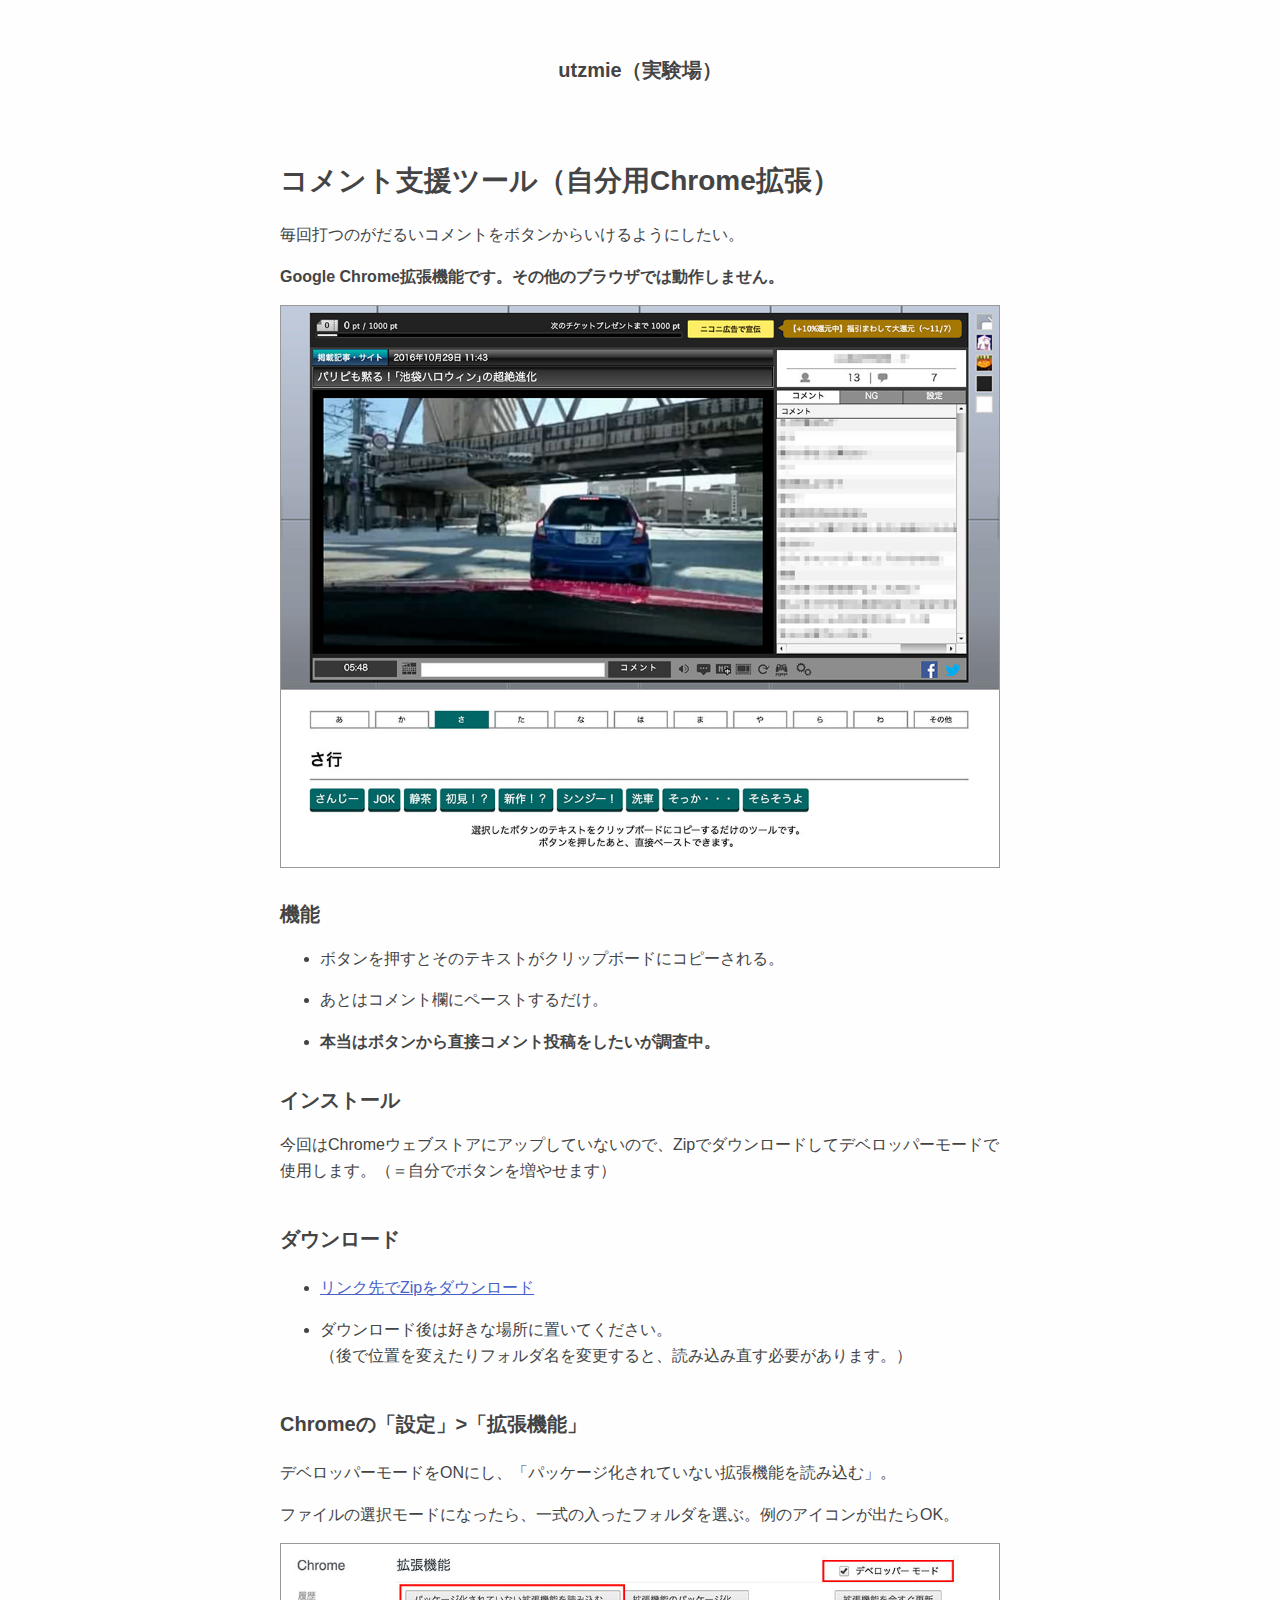
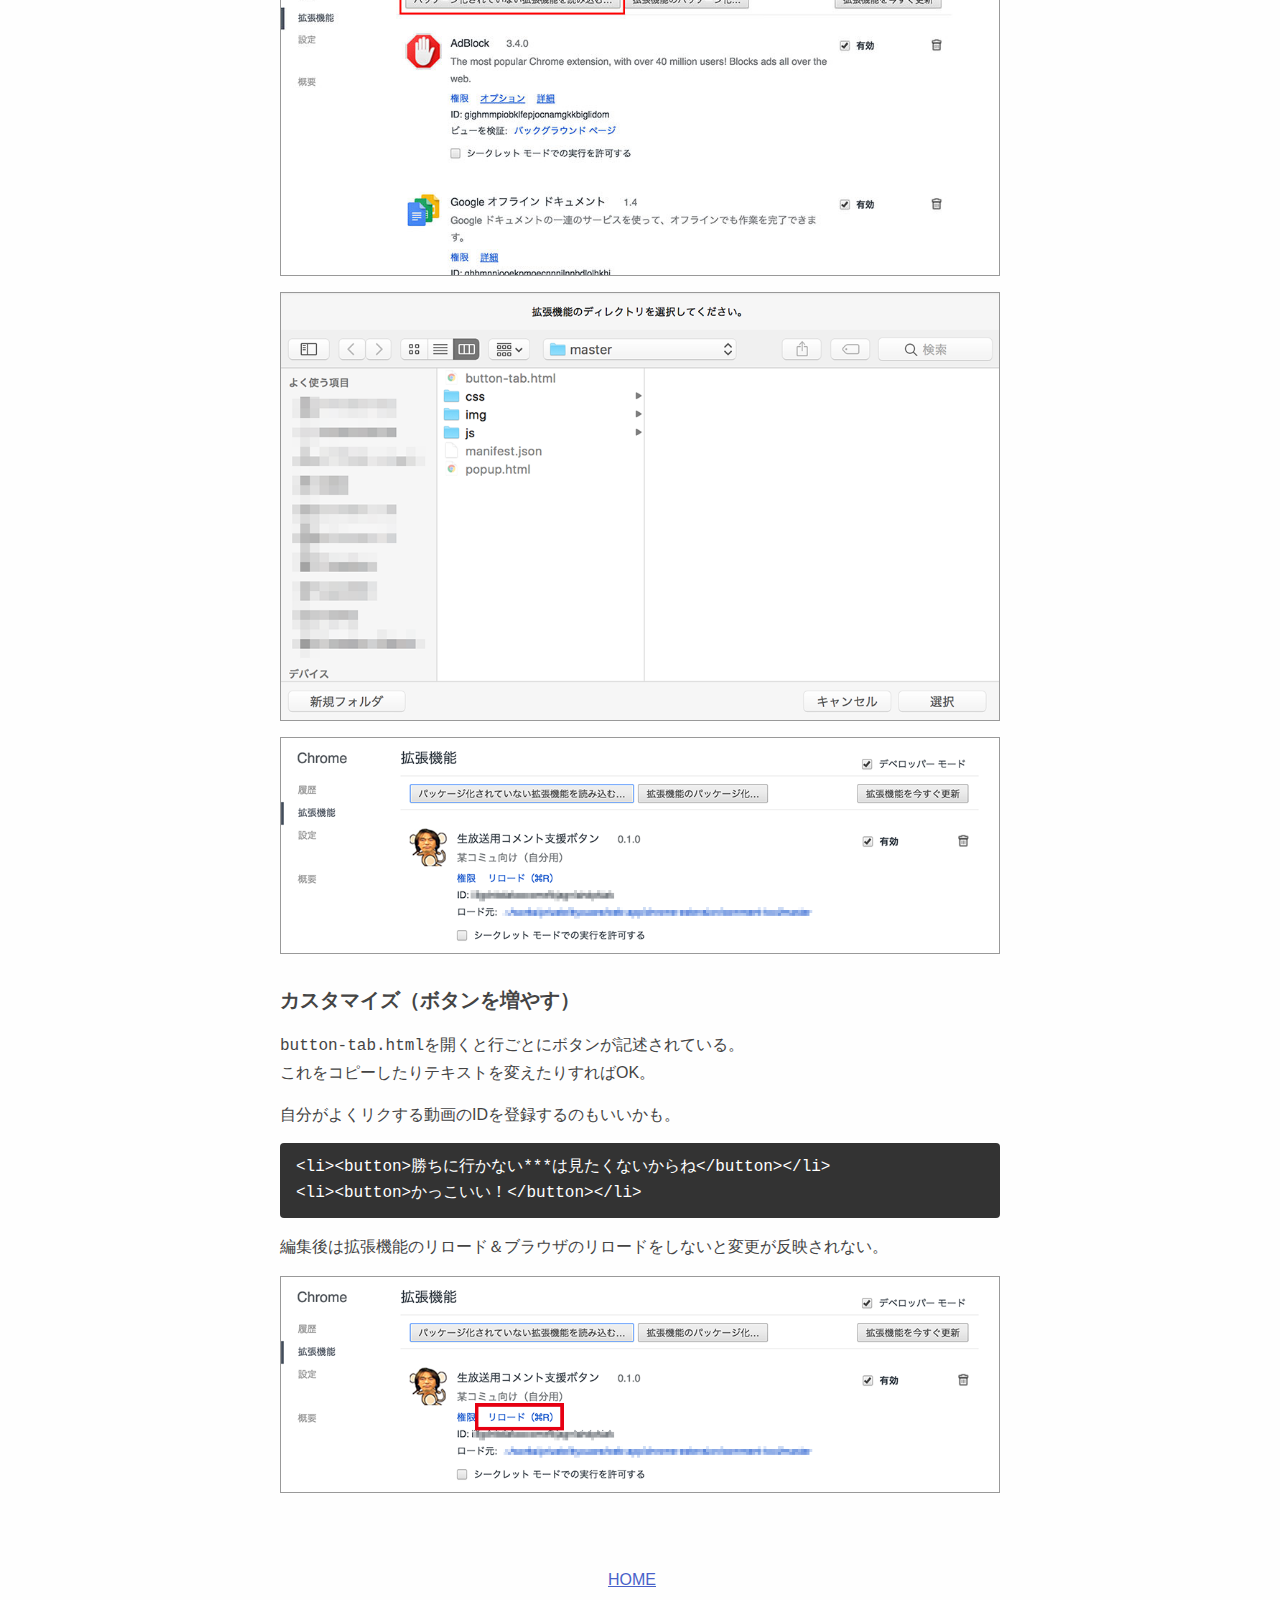
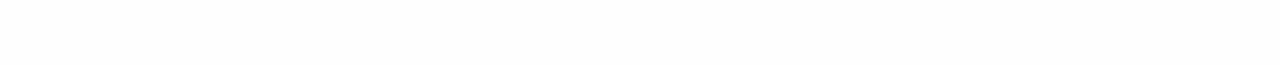
==== index.html @ c542baa2 "Add init (gh pages)" ====
<!DOCTYPE html>
<html lang="ja">
<head>
	<meta charset="UTF-8">
	<meta http-equiv="X-UA-Compatible" content="IE=edge">
	<meta name="viewport" content="width=device-width, initial-scale=1">
	<title>コメント支援ツール（自分用Chrome拡張）</title>
	<meta property="og:title" content="コメント支援ツール（自分用Chrome拡張）">
	<meta property="og:type" content="article">
	<meta property="og:image" content="https://utzmie.github.io/comment-tool/icon128.png">
	<meta property="og:url" content="https://utzmie.github.io/comment-tool/">
	<meta property="og:description" content="某コミュ向け。デベロッパーモードのみの公開。">
	<meta property="og:site_name" content="utzmie">
	<meta property="og:locale" content="ja_JP">
	<meta name="twitter:card" content="summary">
	<meta name="twitter:image" content="https://utzmie.github.io/comment-tool/icon128.png">
	<meta name="twitter:title" content="コメント支援ツール（自分用Chrome拡張）">
	<meta name="twitter:description" content="某コミュ向け。デベロッパーモードのみの公開。">
	<link rel="stylesheet" href="./style.css">
	<!-- Google Tag Manager -->
	<script>(function(w,d,s,l,i){w[l]=w[l]||[];w[l].push({'gtm.start':
	new Date().getTime(),event:'gtm.js'});var f=d.getElementsByTagName(s)[0],
	j=d.createElement(s),dl=l!='dataLayer'?'&l='+l:'';j.async=true;j.src=
	'https://www.googletagmanager.com/gtm.js?id='+i+dl;f.parentNode.insertBefore(j,f);
	})(window,document,'script','dataLayer','GTM-WKMH9W');</script>
	<!-- End Google Tag Manager -->
</head>
<body>
	<!-- Google Tag Manager (noscript) -->
	<noscript><iframe src="https://www.googletagmanager.com/ns.html?id=GTM-WKMH9W"
	height="0" width="0" style="display:none;visibility:hidden"></iframe></noscript>
	<!-- End Google Tag Manager (noscript) -->
	<div class="l-container">
		<header class="l-header">
			<p class="l-header__logo">utzmie（実験場）</p>
		</header>
		<main class="l-body">
			<article>
				<h1>コメント支援ツール（自分用Chrome拡張）</h1>

				<div id="contents">
					<p>毎回打つのがだるいコメントをボタンからいけるようにしたい。</p>
					<p><strong>Google Chrome拡張機能です。その他のブラウザでは動作しません。</strong></p>
					<p><img style="border: 1px solid #999;" src="screenshot.jpg" alt=""></p>

					<section>
						<h2>機能</h2>
						<ul>
							<li>ボタンを押すとそのテキストがクリップボードにコピーされる。</li>
							<li>あとはコメント欄にペーストするだけ。</li>
							<li><strong>本当はボタンから直接コメント投稿をしたいが調査中。</strong></li>
						</ul>
					</section>

					<section>
						<h2>インストール</h2>
						<p>今回はChromeウェブストアにアップしていないので、Zipでダウンロードしてデベロッパーモードで使用します。（＝自分でボタンを増やせます）</p>

						<h3>ダウンロード</h3>
						<ul>
							<li><a href="https://github.com/utzmie/comment-tool/releases" target="_blank">リンク先でZipをダウンロード</a></li>
							<li>ダウンロード後は好きな場所に置いてください。<br>
							（後で位置を変えたりフォルダ名を変更すると、読み込み直す必要があります。）</li>
						</ul>

						<h3>Chromeの「設定」&gt;「拡張機能」</h3>
						<p>デベロッパーモードをONにし、「パッケージ化されていない拡張機能を読み込む」。</p>
						<p>ファイルの選択モードになったら、一式の入ったフォルダを選ぶ。例のアイコンが出たらOK。</p>
						<p><img style="border: 1px solid #999;" src="screenshot2.jpg" alt=""></p>
						<p><img style="border: 1px solid #999;" src="screenshot3.png" alt=""></p>
						<p><img style="border: 1px solid #999;" src="screenshot4.png" alt=""></p>
					</section>

					<section>
						<h2>カスタマイズ（ボタンを増やす）</h2>
						<p><code>button-tab.html</code>を開くと行ごとにボタンが記述されている。<br>
						これをコピーしたりテキストを変えたりすればOK。</p>
						<p>自分がよくリクする動画のIDを登録するのもいいかも。</p>
<pre><code>&lt;li&gt;&lt;button&gt;勝ちに行かない***は見たくないからね&lt;/button&gt;&lt;/li&gt;
&lt;li&gt;&lt;button&gt;かっこいい！&lt;/button&gt;&lt;/li&gt;</code></pre>
						<p>編集後は拡張機能のリロード＆ブラウザのリロードをしないと変更が反映されない。</p>
						<p><img style="border: 1px solid #999;" src="screenshot5.png" alt=""></p>
					</section>



				</div><!-- #contents -->

			</article>
		</main>
		<footer role="contentinfo" class="l-footer">
			<div class="l-footer__author">
				<ul>
					<li><a href="/">HOME</a></li>
				</ul>
			</div>
		</footer>
	</div><!-- /container -->
</body>
</html>
---- style.css ----
/*! normalize.css v4.0.0 | MIT License | github.com/necolas/normalize.css */
/**
 * 1. Change the default font family in all browsers (opinionated).
 * 2. Prevent adjustments of font size after orientation changes in IE and iOS.
 */
html {
  font-family: sans-serif;
  /* 1 */
  -ms-text-size-adjust: 100%;
  /* 2 */
  -webkit-text-size-adjust: 100%;
  /* 2 */ }

/**
 * Remove the margin in all browsers (opinionated).
 */
body {
  margin: 0; }

/* HTML5 display definitions
   ========================================================================== */
/**
 * Add the correct display in IE 9-.
 * 1. Add the correct display in Edge, IE, and Firefox.
 * 2. Add the correct display in IE.
 */
article,
aside,
details,
figcaption,
figure,
footer,
header,
main,
menu,
nav,
section,
summary {
  /* 1 */
  display: block; }

/**
 * Add the correct display in IE 9-.
 */
audio,
canvas,
progress,
video {
  display: inline-block; }

/**
 * Add the correct display in iOS 4-7.
 */
audio:not([controls]) {
  display: none;
  height: 0; }

/**
 * Add the correct vertical alignment in Chrome, Firefox, and Opera.
 */
progress {
  vertical-align: baseline; }

/**
 * Add the correct display in IE 10-.
 * 1. Add the correct display in IE.
 */
template,
[hidden] {
  display: none; }

/* Links
   ========================================================================== */
/**
 * Remove the gray background on active links in IE 10.
 */
a {
  background-color: transparent; }

/**
 * Remove the outline on focused links when they are also active or hovered
 * in all browsers (opinionated).
 */
a:active,
a:hover {
  outline-width: 0; }

/* Text-level semantics
   ========================================================================== */
/**
 * 1. Remove the bottom border in Firefox 39-.
 * 2. Add the correct text decoration in Chrome, Edge, IE, Opera, and Safari.
 */
abbr[title] {
  border-bottom: none;
  /* 1 */
  text-decoration: underline;
  /* 2 */
  text-decoration: underline dotted;
  /* 2 */ }

/**
 * Prevent the duplicate application of `bolder` by the next rule in Safari 6.
 */
b,
strong {
  font-weight: inherit; }

/**
 * Add the correct font weight in Chrome, Edge, and Safari.
 */
b,
strong {
  font-weight: bolder; }

/**
 * Add the correct font style in Android 4.3-.
 */
dfn {
  font-style: italic; }

/**
 * Correct the font size and margin on `h1` elements within `section` and
 * `article` contexts in Chrome, Firefox, and Safari.
 */
h1 {
  font-size: 2em;
  margin: 0.67em 0; }

/**
 * Add the correct background and color in IE 9-.
 */
mark {
  background-color: #ff0;
  color: #000; }

/**
 * Add the correct font size in all browsers.
 */
small {
  font-size: 80%; }

/**
 * Prevent `sub` and `sup` elements from affecting the line height in
 * all browsers.
 */
sub,
sup {
  font-size: 75%;
  line-height: 0;
  position: relative;
  vertical-align: baseline; }

sub {
  bottom: -0.25em; }

sup {
  top: -0.5em; }

/* Embedded content
   ========================================================================== */
/**
 * Remove the border on images inside links in IE 10-.
 */
img {
  border-style: none; }

/**
 * Hide the overflow in IE.
 */
svg:not(:root) {
  overflow: hidden; }

/* Grouping content
   ========================================================================== */
/**
 * 1. Correct the inheritance and scaling of font size in all browsers.
 * 2. Correct the odd `em` font sizing in all browsers.
 */
code,
kbd,
pre,
samp {
  font-family: monospace, monospace;
  /* 1 */
  font-size: 1em;
  /* 2 */ }

/**
 * Add the correct margin in IE 8.
 */
figure {
  margin: 1em 40px; }

/**
 * 1. Add the correct box sizing in Firefox.
 * 2. Show the overflow in Edge and IE.
 */
hr {
  -moz-box-sizing: content-box;
  box-sizing: content-box;
  /* 1 */
  height: 0;
  /* 1 */
  overflow: visible;
  /* 2 */ }

/* Forms
   ========================================================================== */
/**
 * Change font properties to `inherit` in all browsers (opinionated).
 */
button,
input,
select,
textarea {
  font: inherit; }

/**
 * Restore the font weight unset by the previous rule.
 */
optgroup {
  font-weight: bold; }

/**
 * Show the overflow in IE.
 * 1. Show the overflow in Edge.
 * 2. Show the overflow in Edge, Firefox, and IE.
 */
button,
input,
select {
  /* 2 */
  overflow: visible; }

/**
 * Remove the margin in Safari.
 * 1. Remove the margin in Firefox and Safari.
 */
button,
input,
select,
textarea {
  /* 1 */
  margin: 0; }

/**
 * Remove the inheritence of text transform in Edge, Firefox, and IE.
 * 1. Remove the inheritence of text transform in Firefox.
 */
button,
select {
  /* 1 */
  text-transform: none; }

/**
 * Change the cursor in all browsers (opinionated).
 */
button,
[type="button"],
[type="reset"],
[type="submit"] {
  cursor: pointer; }

/**
 * Restore the default cursor to disabled elements unset by the previous rule.
 */
[disabled] {
  cursor: default; }

/**
 * 1. Prevent a WebKit bug where (2) destroys native `audio` and `video`
 *    controls in Android 4.
 * 2. Correct the inability to style clickable types in iOS.
 */
button,
html [type="button"],
[type="reset"],
[type="submit"] {
  -webkit-appearance: button;
  /* 2 */ }

/**
 * Remove the inner border and padding in Firefox.
 */
button::-moz-focus-inner,
input::-moz-focus-inner {
  border: 0;
  padding: 0; }

/**
 * Restore the focus styles unset by the previous rule.
 */
button:-moz-focusring,
input:-moz-focusring {
  outline: 1px dotted ButtonText; }

/**
 * Change the border, margin, and padding in all browsers (opinionated).
 */
fieldset {
  border: 1px solid #c0c0c0;
  margin: 0 2px;
  padding: 0.35em 0.625em 0.75em; }

/**
 * 1. Correct the text wrapping in Edge and IE.
 * 2. Correct the color inheritance from `fieldset` elements in IE.
 * 3. Remove the padding so developers are not caught out when they zero out
 *    `fieldset` elements in all browsers.
 */
legend {
  -moz-box-sizing: border-box;
  box-sizing: border-box;
  /* 1 */
  color: inherit;
  /* 2 */
  display: table;
  /* 1 */
  max-width: 100%;
  /* 1 */
  padding: 0;
  /* 3 */
  white-space: normal;
  /* 1 */ }

/**
 * Remove the default vertical scrollbar in IE.
 */
textarea {
  overflow: auto; }

/**
 * 1. Add the correct box sizing in IE 10-.
 * 2. Remove the padding in IE 10-.
 */
[type="checkbox"],
[type="radio"] {
  -moz-box-sizing: border-box;
  box-sizing: border-box;
  /* 1 */
  padding: 0;
  /* 2 */ }

/**
 * Correct the cursor style of increment and decrement buttons in Chrome.
 */
[type="number"]::-webkit-inner-spin-button,
[type="number"]::-webkit-outer-spin-button {
  height: auto; }

/**
 * Correct the odd appearance of search inputs in Chrome and Safari.
 */
[type="search"] {
  -webkit-appearance: textfield; }

/**
 * Remove the inner padding and cancel buttons in Chrome on OS X and
 * Safari on OS X.
 */
[type="search"]::-webkit-search-cancel-button,
[type="search"]::-webkit-search-decoration {
  -webkit-appearance: none; }

:root {
  -moz-box-sizing: border-box;
  box-sizing: border-box; }

*, *:before, *:after {
  -moz-box-sizing: inherit;
  box-sizing: inherit; }

html, body {
  margin: 0;
  padding: 0; }

html {
  font-size: 10px; }

body {
  background-color: #fefefe;
  color: #444444;
  font-family: -apple-system, BlinkMacSystemFont, Helvetica, "Hiragino Kaku Gothic ProN", Meiryo, sans-serif;
  font-size: 1.6rem;
  line-height: 1.6;
  -moz-osx-font-smoothing: grayscale;
  -webkit-font-smoothing: antialiased; }

/* address */
address {
  font-style: normal; }

/* Links
-------------------------------------------------- */
/* anchor */
a {
  color: #4962C9;
  text-decoration: underline; }
  a:hover {
    color: #221608;
    text-decoration: none; }
  a:focus {
    color: #221608; }
  a:active {
    color: #9E272D; }

/* Text
-------------------------------------------------- */
/* quotations */
blockquote {
  border-left: 4px solid #777777;
  padding-left: 2em; }

h1, h2, h3, h4, h5, h6 {
  font-weight: 700; }

/* Objects, Images, and Applets
-------------------------------------------------- */
/* img */
img {
  height: auto;
  max-width: 100%;
  vertical-align: bottom; }

pre {
  background-color: #333;
  border-radius: 4px;
  color: #fff;
  padding: .75em 1em;
}

/* map */
/* Frames
-------------------------------------------------- */
/* inline frame */
iframe {
  max-width: 100%; }

.l-header {
  position: relative;
  max-width: 45em;
  width: 94%;
  margin-left: auto;
  margin-right: auto;
  padding: 6rem 0; }
  .l-header__inner {
    display: -webkit-box;
    display: -webkit-flex;
    display: -moz-box;
    display: -ms-flexbox;
    display: flex; }
  .l-header__logo {
    text-align: center;
    margin: 0;
    padding: 0;
    line-height: 1;
    font-size: 2rem;
    font-weight: bold; }
    .l-header__logo a {
      color: #5e5e5e;
      text-decoration: none;
      -webkit-transition: color .15s linear;
      -moz-transition: color .15s linear;
      transition: color .15s linear; }
      .l-header__logo a:hover {
        color: #444444; }

.l-body {
  max-width: 45em;
  width: 94%;
  margin-left: auto;
  margin-right: auto; }
  .l-body::after {
    clear: both;
    content: "";
    display: block; }

.l-footer {
  max-width: 45em;
  width: 94%;
  margin-left: auto;
  margin-right: auto;
  padding-top: 2.618em;
  padding-bottom: 2.618em; }

.l-footer ul {
  display: -webkit-box;
  display: -webkit-flex;
  display: -moz-box;
  display: -ms-flexbox;
  display: flex;
  -webkit-box-orient: horizontal;
  -webkit-box-direction: normal;
  -webkit-flex-direction: row;
  -moz-box-orient: horizontal;
  -moz-box-direction: normal;
  -ms-flex-direction: row;
  flex-direction: row;
  justify-content: center;
  list-style: none;
  padding: 0; }
  .l-footer ul li {
    margin-right: 1em; }

.c-btn {
  position: relative;
  display: inline-block;
  max-width: 100%;
  font-size: 1.6rem;
  line-height: 1;
  cursor: pointer;
  text-decoration: none;
  text-align: center;
  background-color: #cc0000;
  color: #ffffff;
  border: 2px solid #cc0000;
  box-shadow: 0 4px 0 #660000;
  border-radius: 4px;
  padding-top: 0.75em;
  padding-bottom: 0.75em;
  padding-top: -webkit-calc(0.75em - 2px);
  padding-top: -moz-calc(0.75em - 2px);
  padding-top: calc(0.75em - 2px);
  padding-bottom: -webkit-calc(0.75em - 2px);
  padding-bottom: -moz-calc(0.75em - 2px);
  padding-bottom: calc(0.75em - 2px);
  padding-left: 1em;
  padding-right: 1em;
  font-weight: normal;
  -webkit-transition: border-color .15s linear, background-color .15s linear, color .15s linear;
  -moz-transition: border-color .15s linear, background-color .15s linear, color .15s linear;
  transition: border-color .15s linear, background-color .15s linear, color .15s linear; }
  .c-btn:active {
    text-decoration: none;
    top: 4px;
    box-shadow: none; }
  .c-btn:focus, .c-btn:hover {
    border-color: #990000;
    background-color: #990000;
    color: #FFFFFF;
    outline: 0; }
  .c-btn--block {
    display: block;
    width: 100%; }
  .c-btn--primary {
    border-color: #4B3012;
    background-color: #4B3012;
    color: #FFFFFF; }
    .c-btn--primary:focus, .c-btn--primary:hover {
      border-color: #4B3012;
      background-color: #FFFFFF;
      color: #4B3012; }
  .c-btn--secondary {
    border-color: #4962C9;
    background-color: #4962C9;
    color: #FFFFFF; }
    .c-btn--secondary:focus, .c-btn--secondary:hover {
      border-color: #4962C9;
      background-color: #FFFFFF;
      color: #4962C9; }
  .c-btn[disabled="disabled"] {
    opacity: .5; }

.c-pagination {
  margin: 2.618em 0; }
  .c-pagination-list {
    list-style: none;
    padding: 0;
    display: -webkit-box;
    display: -webkit-flex;
    display: -moz-box;
    display: -ms-flexbox;
    display: flex;
    -webkit-box-orient: vertical;
    -webkit-box-direction: normal;
    -webkit-flex-direction: column;
    -moz-box-orient: vertical;
    -moz-box-direction: normal;
    -ms-flex-direction: column;
    flex-direction: column;
    -webkit-flex-wrap: nowrap;
    -ms-flex-wrap: nowrap;
    flex-wrap: nowrap;
    -webkit-box-pack: start;
    -webkit-justify-content: flex-start;
    -moz-box-pack: start;
    -ms-flex-pack: start;
    justify-content: flex-start; }
    @media (min-width: 640px) {
      .c-pagination-list {
        -webkit-box-orient: horizontal;
        -webkit-box-direction: normal;
        -webkit-flex-direction: row;
        -moz-box-orient: horizontal;
        -moz-box-direction: normal;
        -ms-flex-direction: row;
        flex-direction: row; } }
  .c-pagination-list__item {
    margin-bottom: 1.618em; }
    @media (min-width: 640px) {
      .c-pagination-list__item {
        max-width: 46%; } }
    .c-pagination-list__item > span {
      display: block; }
    @media (min-width: 640px) {
      .c-pagination-list__item--next {
        margin-left: auto; } }

h1 {
  font-size: 2.8rem; }

h2 {
  font-size: 2rem;
  margin-top: 1.5em;
  margin-bottom: 0.5em; }

h3 {
  font-size: 2rem;
  margin-top: 2em; }

h4 {
  font-size: 1.75rem; }

h5 {
  font-size: 1.6rem; }

h6 {
  font-size: 1.6rem; }

li {
  margin-bottom: 1em; }
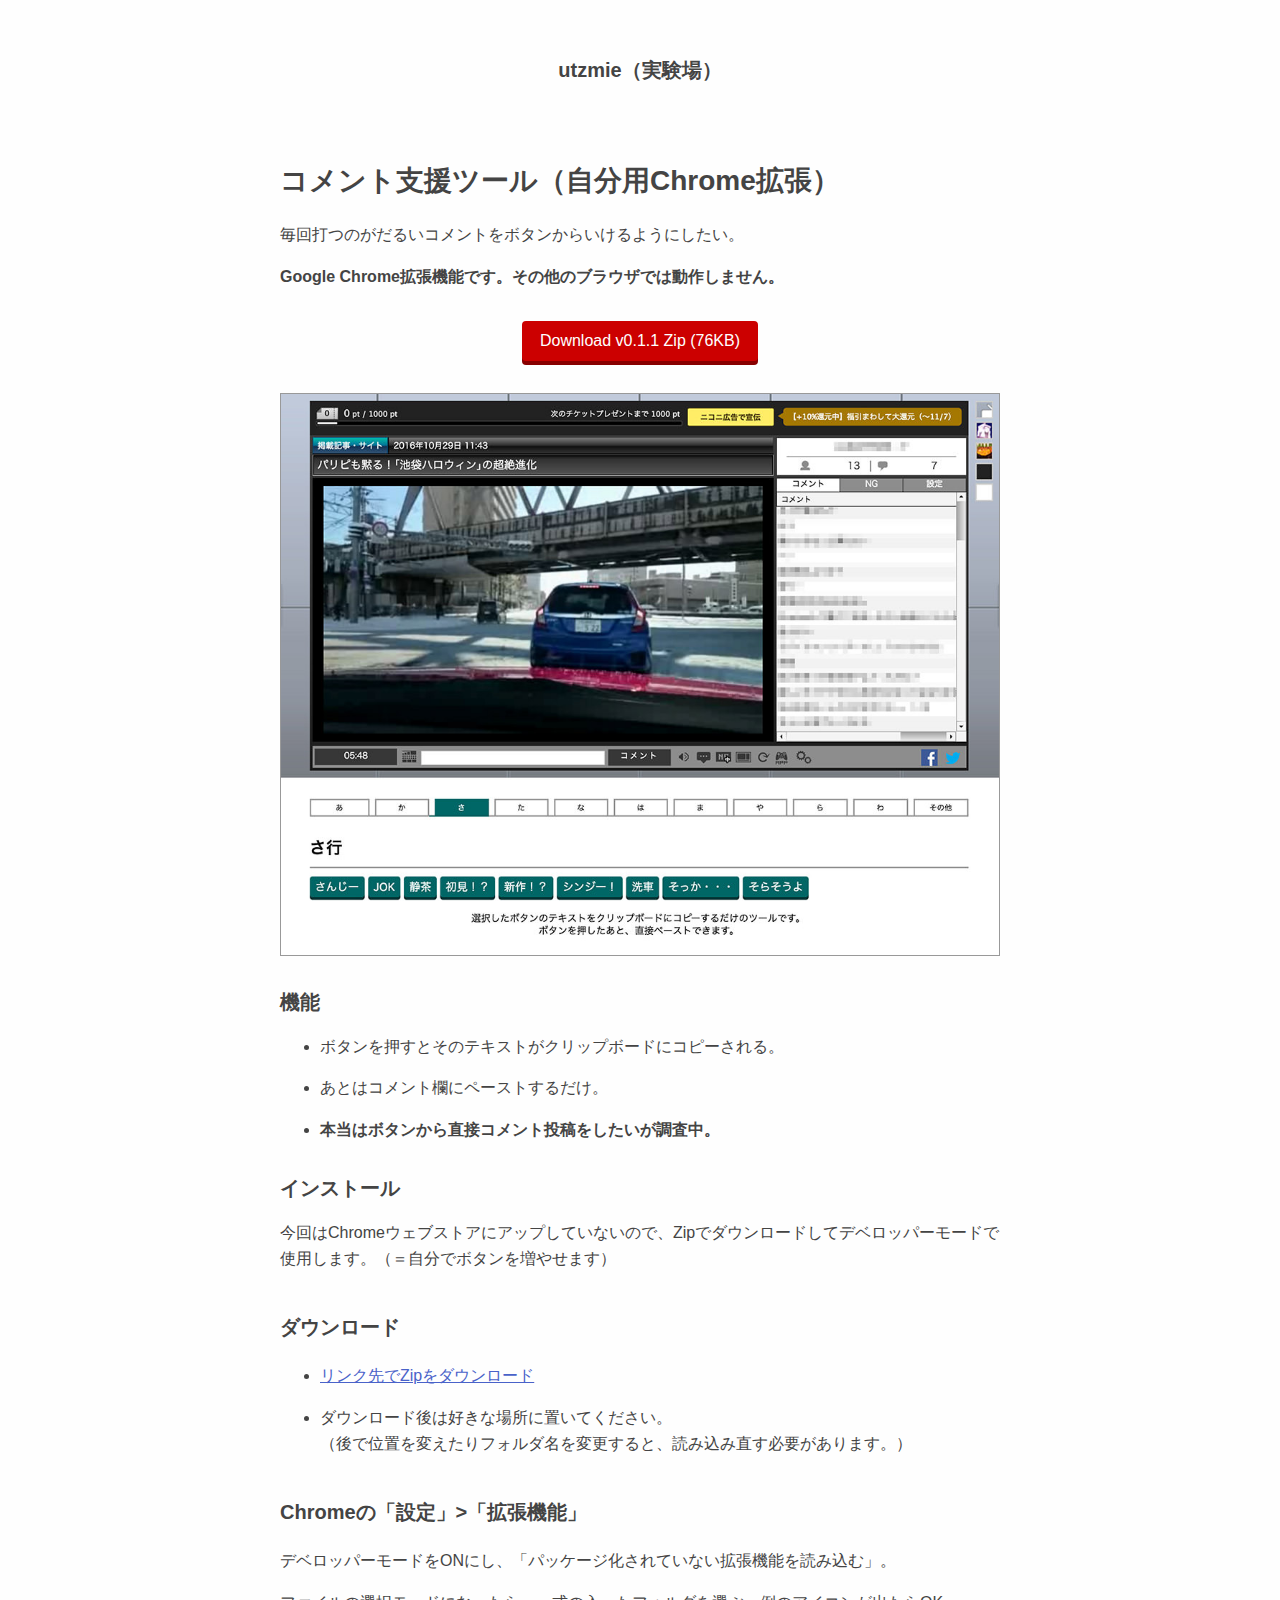
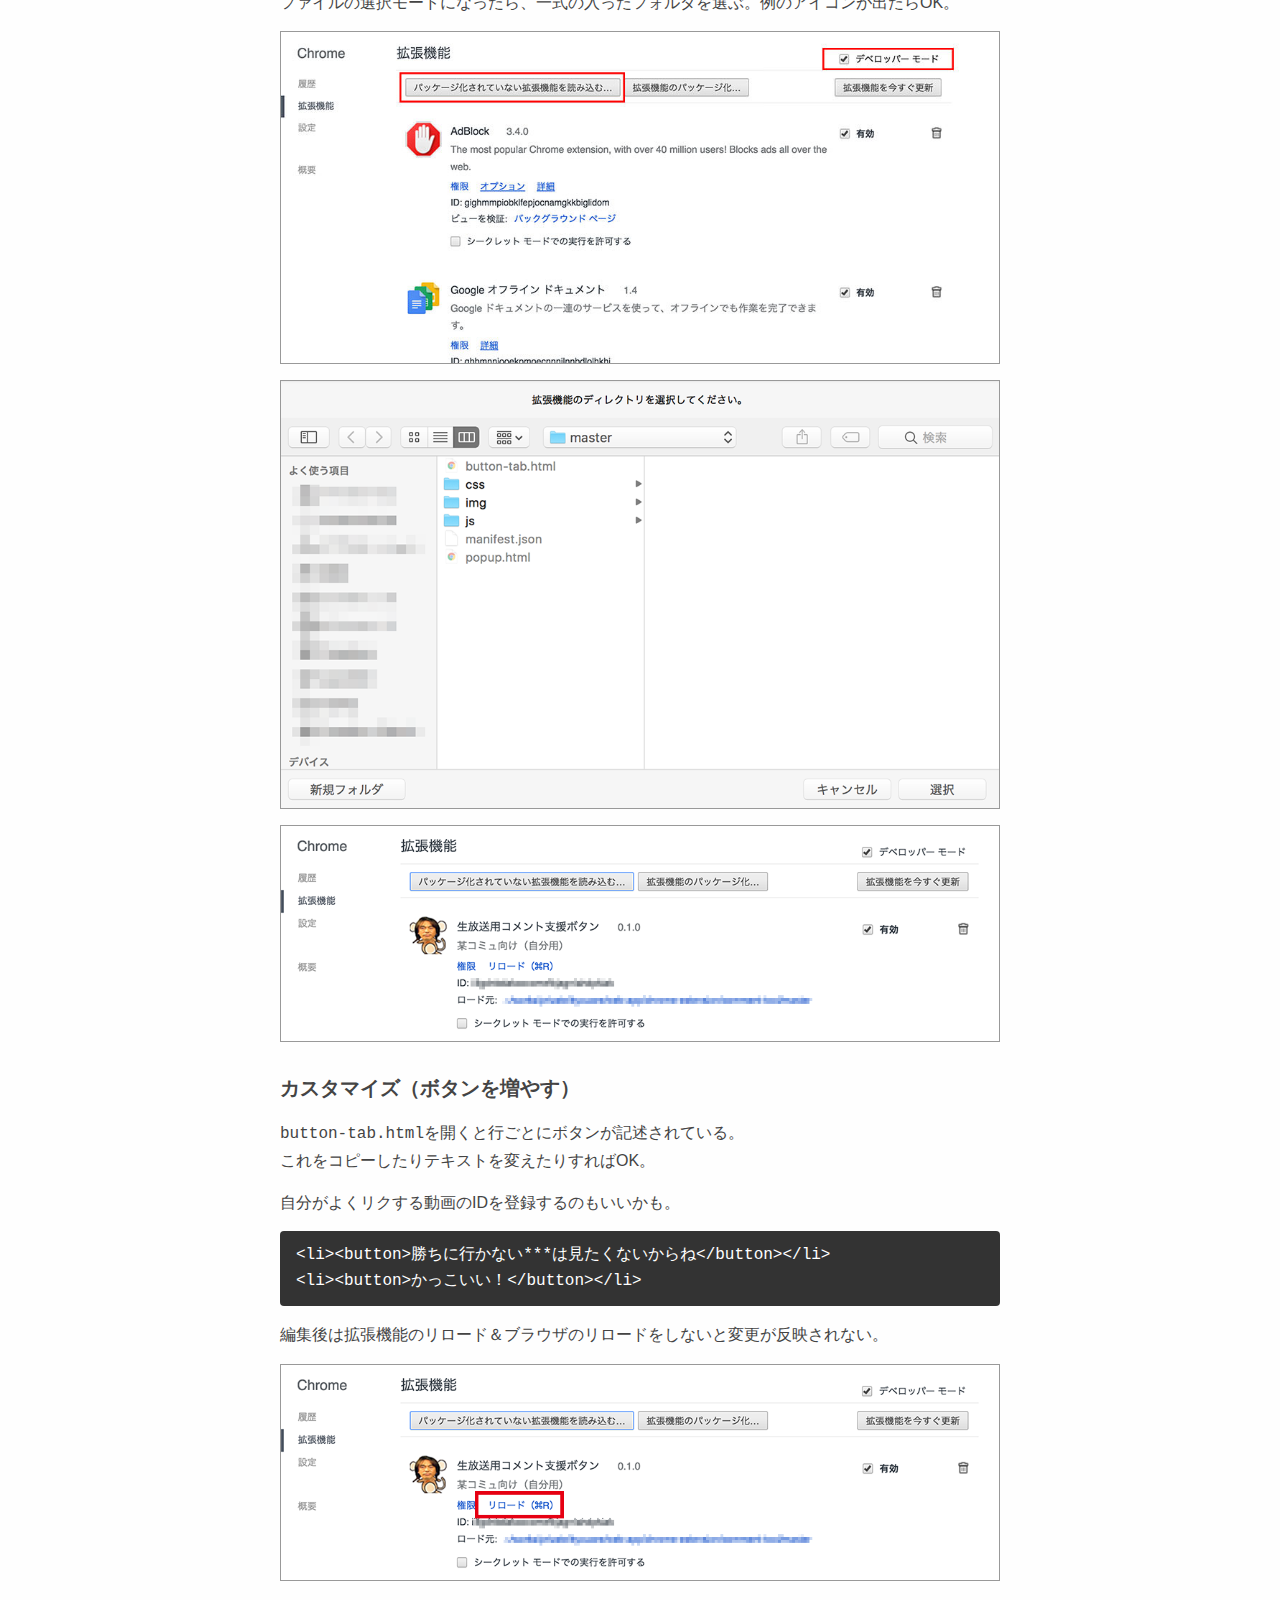
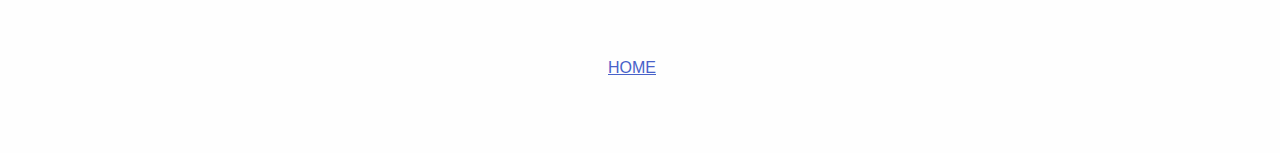
==== commit c6525bb9: "Add download button" ====
--- a/index.html
+++ b/index.html
@@ -41,6 +41,7 @@
 				<div id="contents">
 					<p>毎回打つのがだるいコメントをボタンからいけるようにしたい。</p>
 					<p><strong>Google Chrome拡張機能です。その他のブラウザでは動作しません。</strong></p>
+					<p style="text-align: center; margin: 2em 0;"><a class="c-btn" href="//github.com/utzmie/comment-tool/archive/v0.1.1.zip">Download v0.1.1 Zip (76KB)</a></p>
 					<p><img style="border: 1px solid #999;" src="screenshot.jpg" alt=""></p>
 
 					<section>
--- a/style.css
+++ b/style.css
@@ -515,7 +515,7 @@
   background-color: #cc0000;
   color: #ffffff;
   border: 2px solid #cc0000;
-  box-shadow: 0 4px 0 #660000;
+  box-shadow: 0 4px 0 #880000;
   border-radius: 4px;
   padding-top: 0.75em;
   padding-bottom: 0.75em;
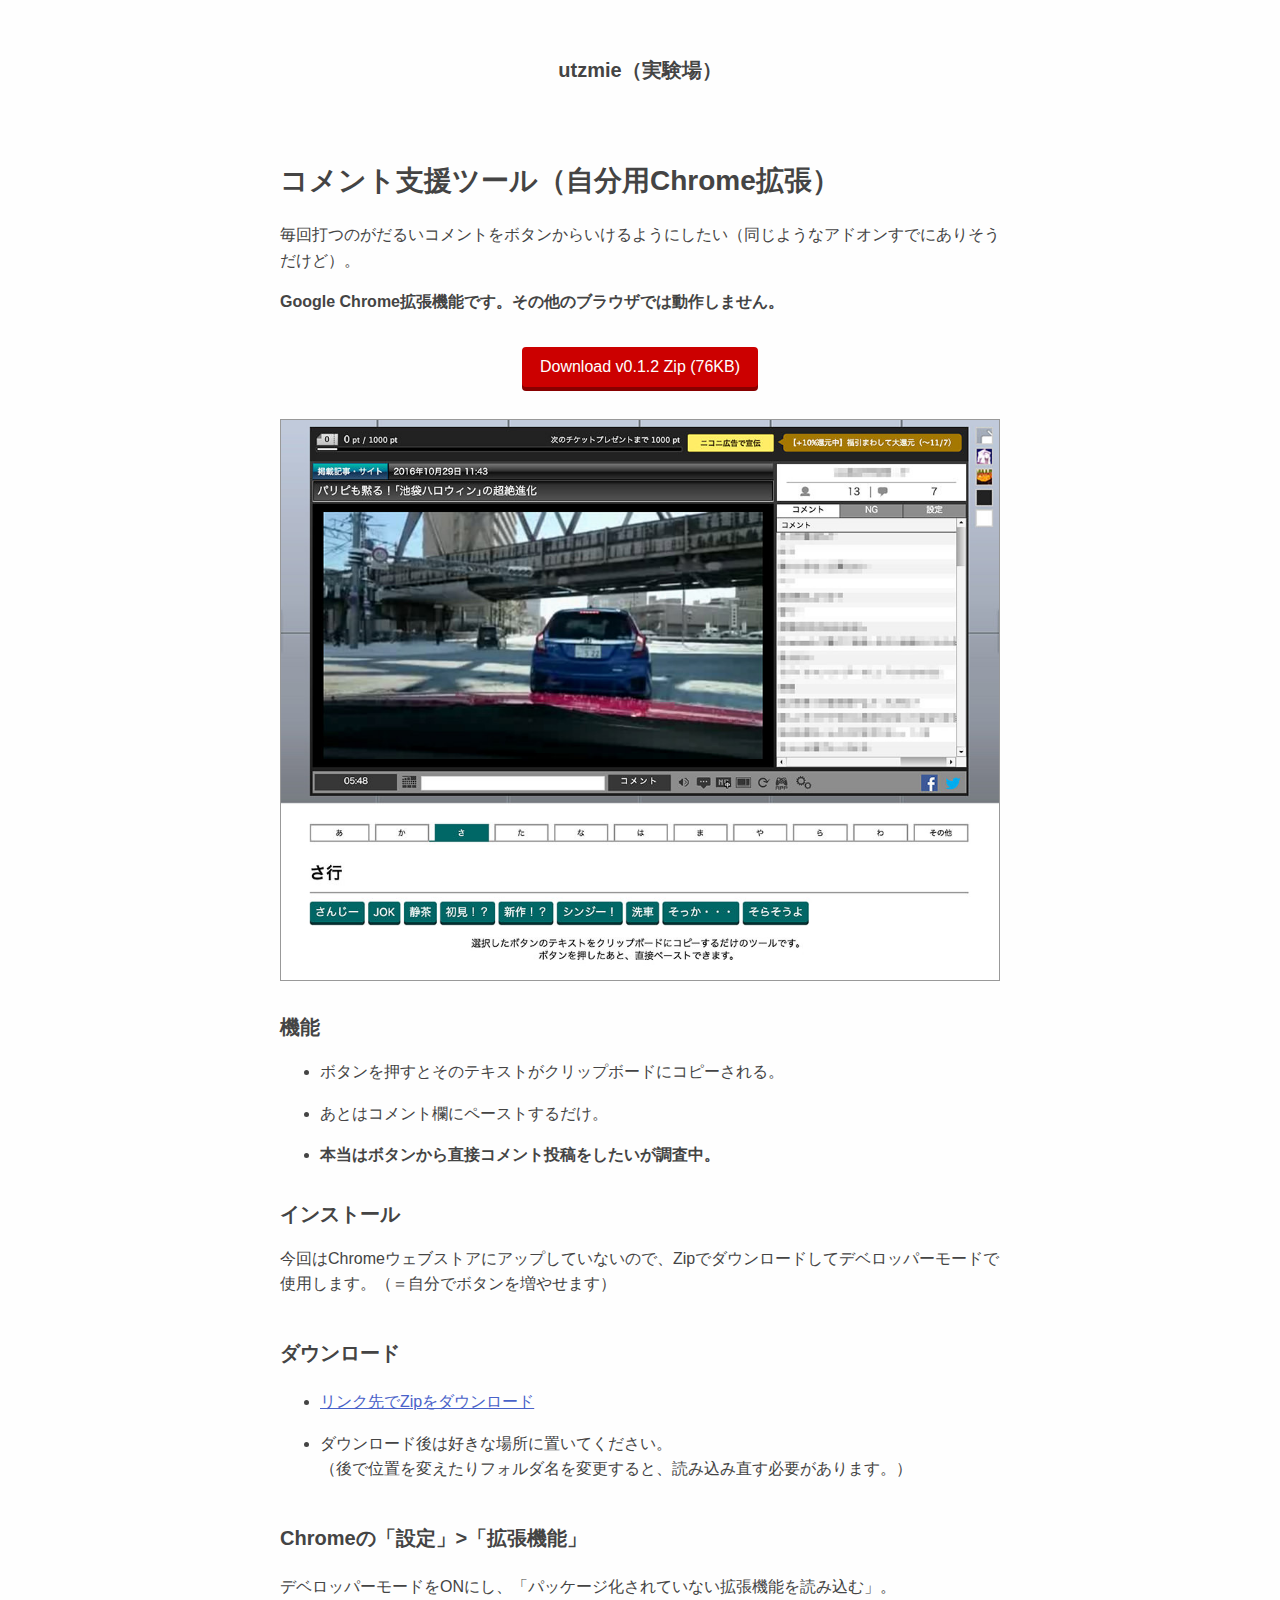
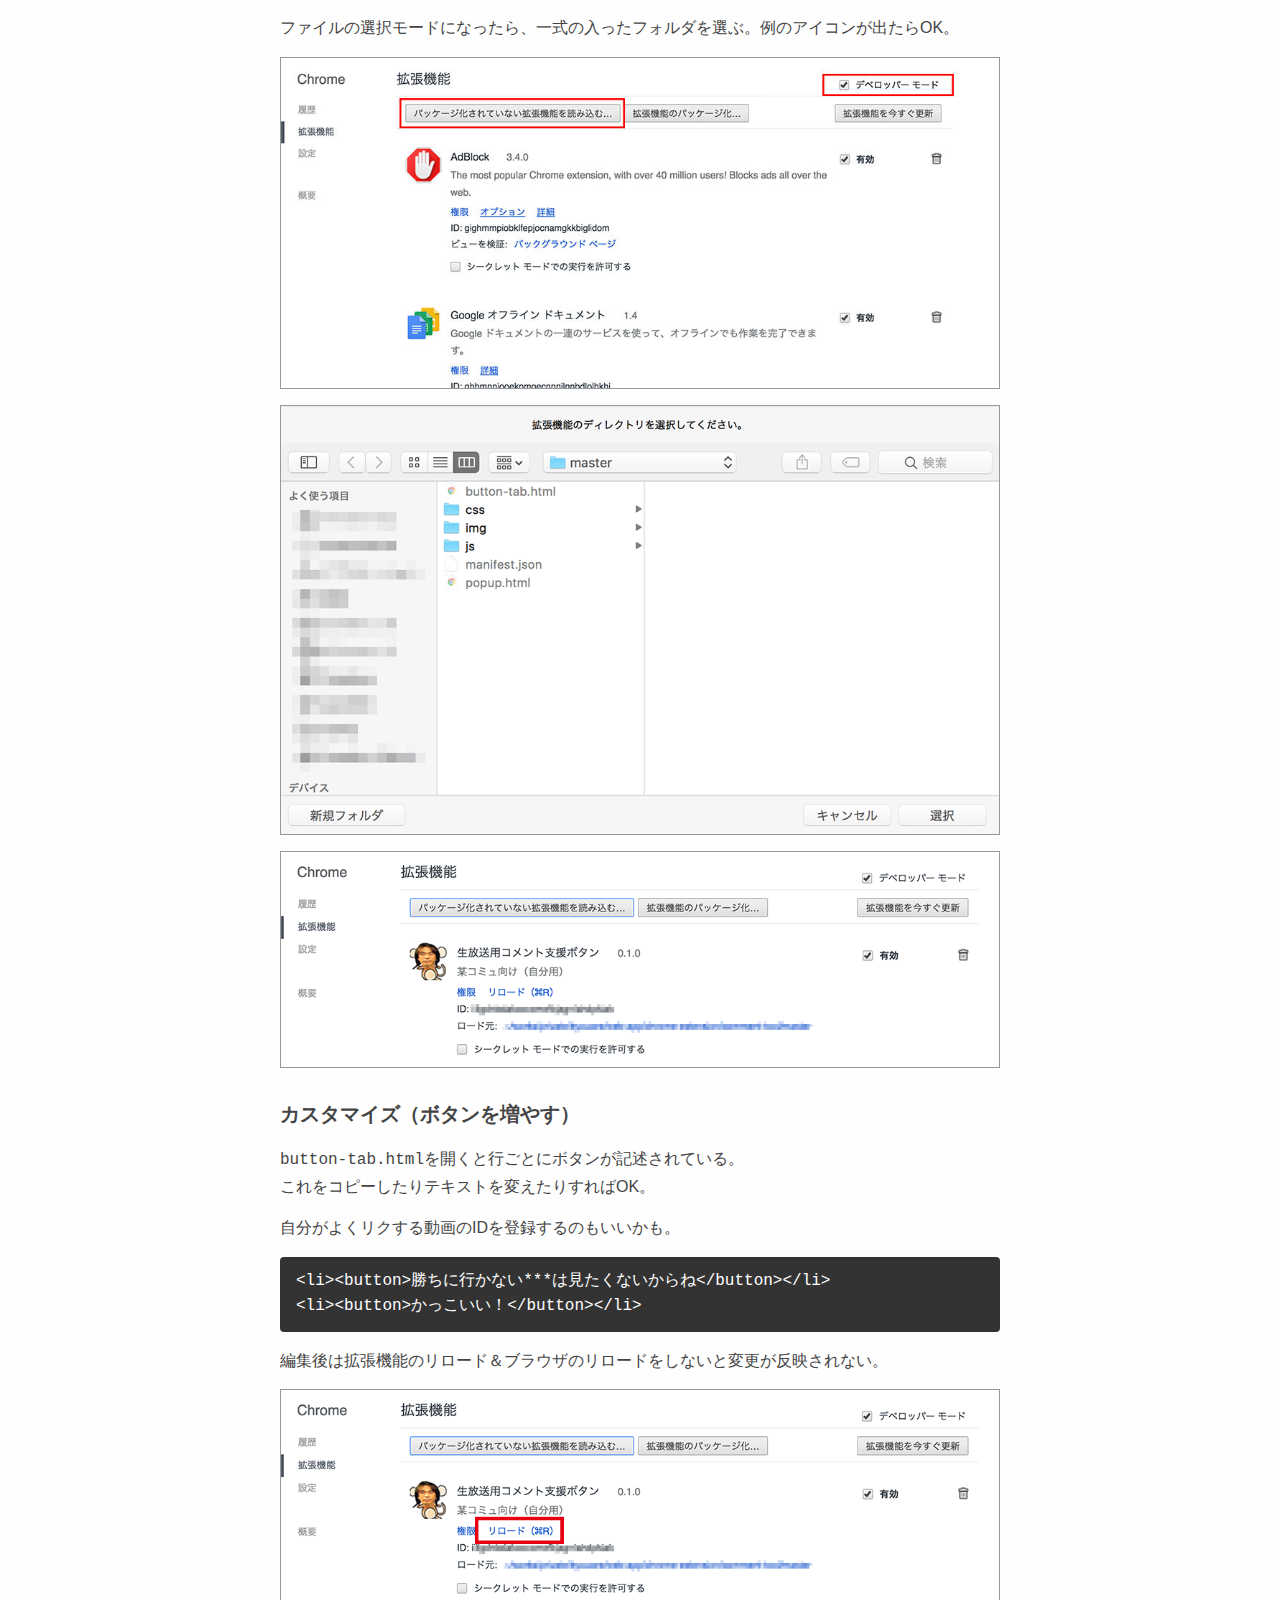
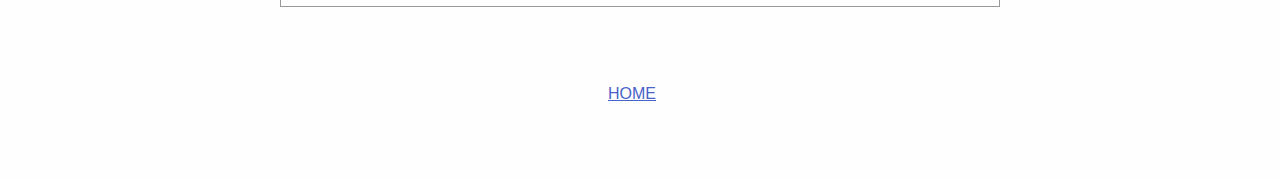
==== commit b52d21fe: "Update version" ====
--- a/index.html
+++ b/index.html
@@ -39,9 +39,9 @@
 				<h1>コメント支援ツール（自分用Chrome拡張）</h1>
 
 				<div id="contents">
-					<p>毎回打つのがだるいコメントをボタンからいけるようにしたい。</p>
+					<p>毎回打つのがだるいコメントをボタンからいけるようにしたい（同じようなアドオンすでにありそうだけど）。</p>
 					<p><strong>Google Chrome拡張機能です。その他のブラウザでは動作しません。</strong></p>
-					<p style="text-align: center; margin: 2em 0;"><a class="c-btn" href="//github.com/utzmie/comment-tool/archive/v0.1.1.zip">Download v0.1.1 Zip (76KB)</a></p>
+					<p style="text-align: center; margin: 2em 0;"><a class="c-btn" href="//github.com/utzmie/comment-tool/archive/v0.1.2.zip">Download v0.1.2 Zip (76KB)</a></p>
 					<p><img style="border: 1px solid #999;" src="screenshot.jpg" alt=""></p>
 
 					<section>
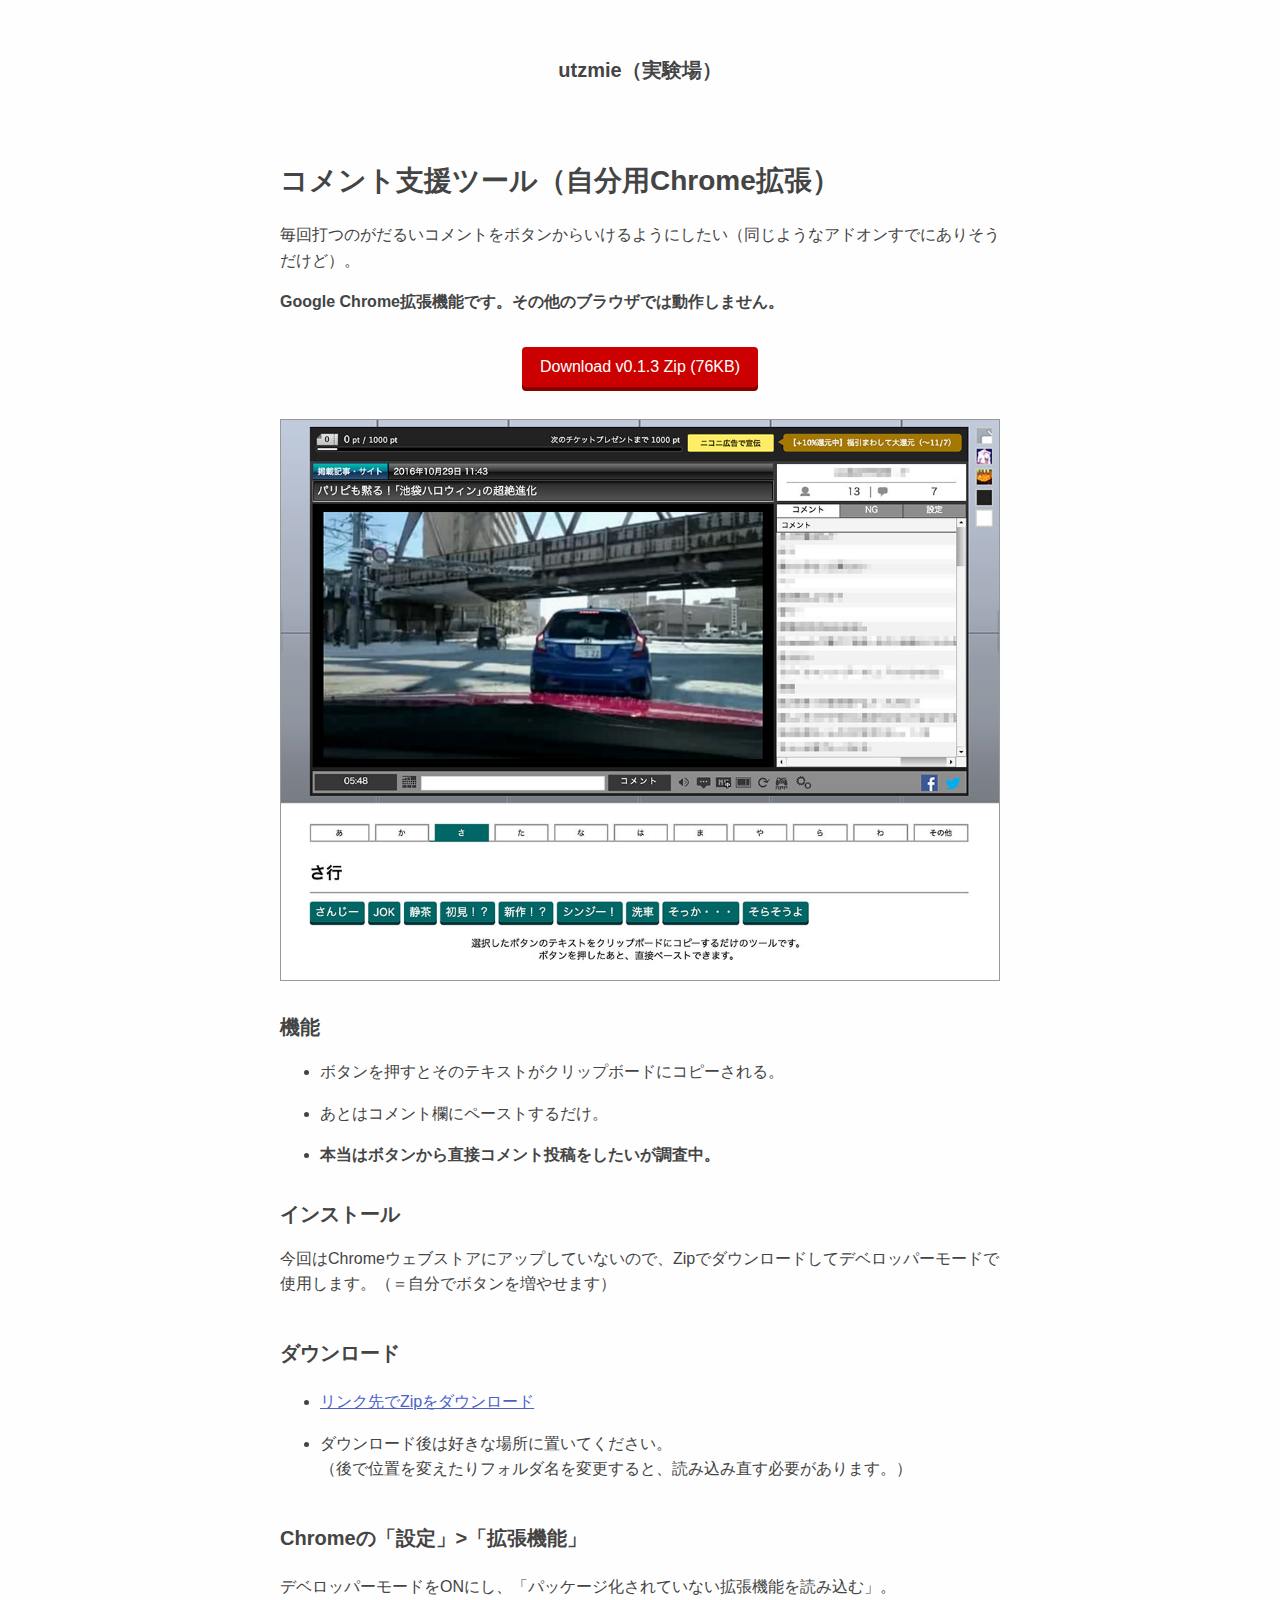
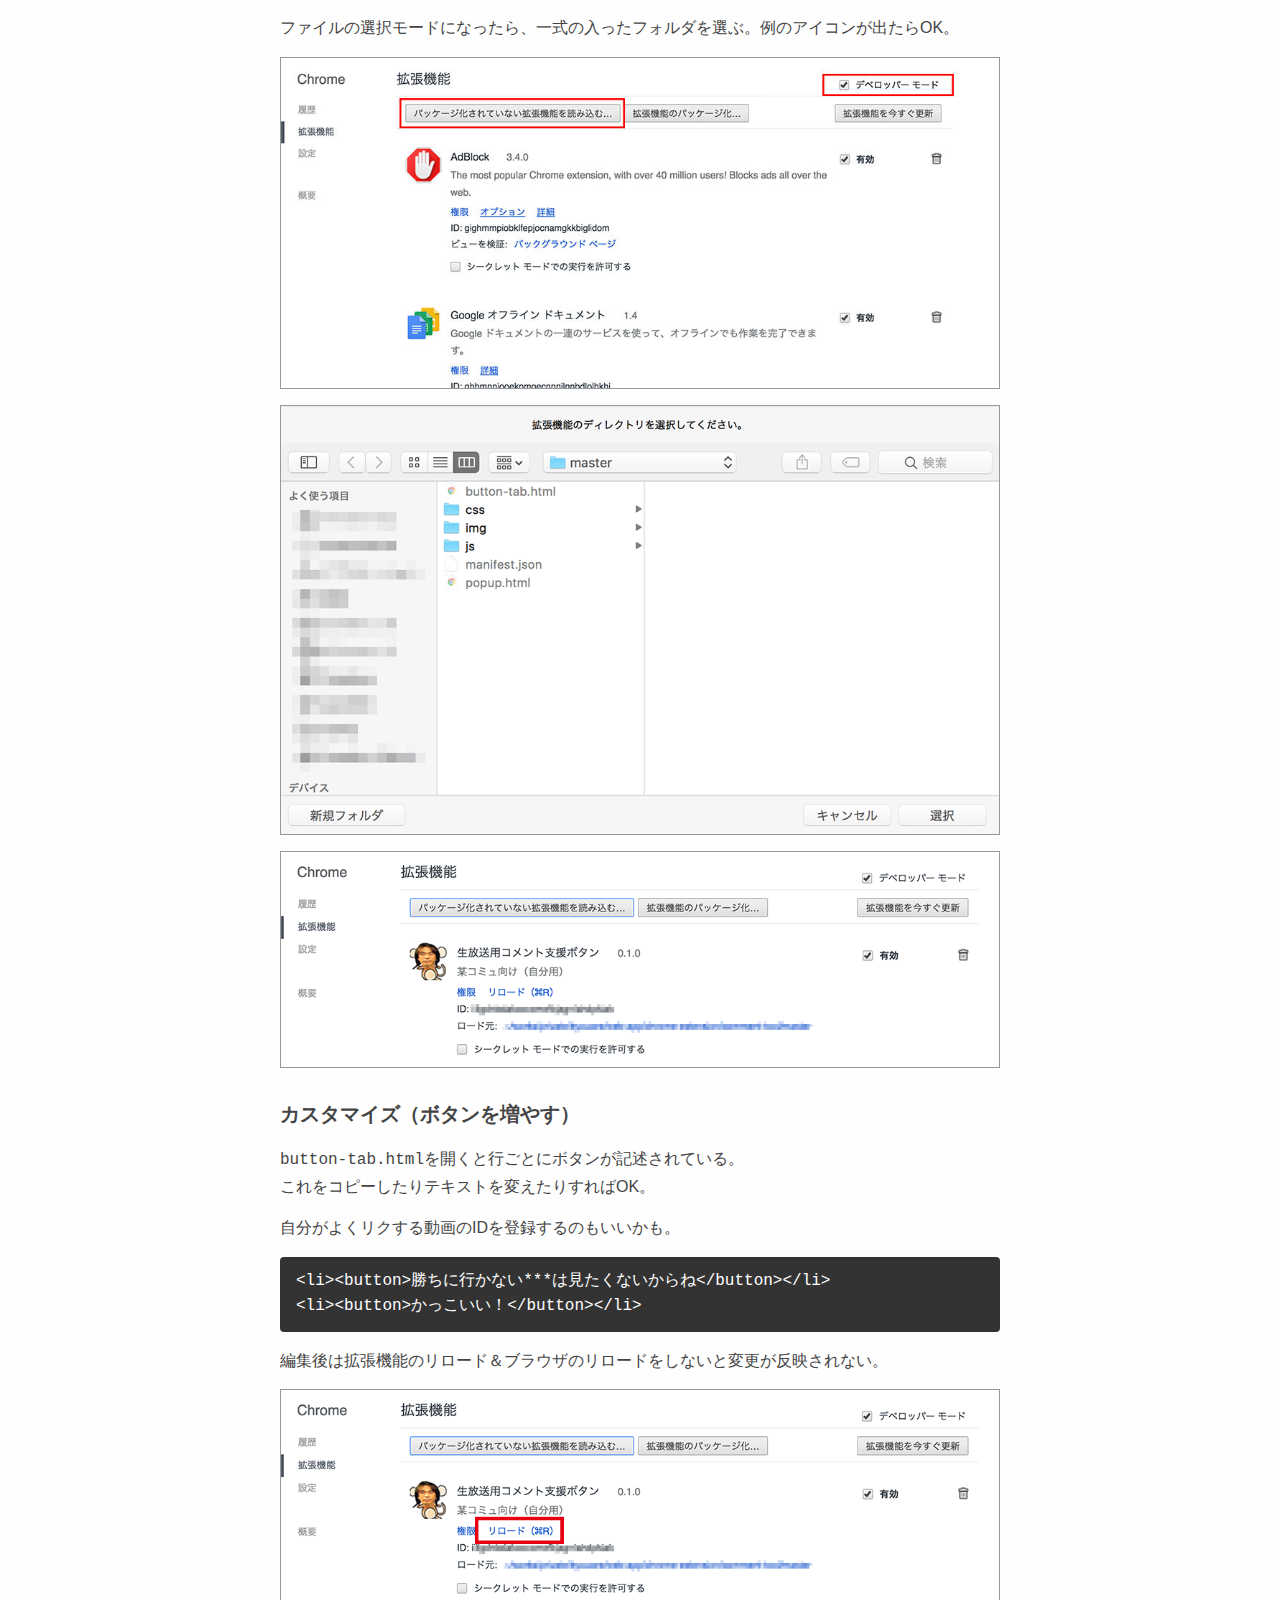
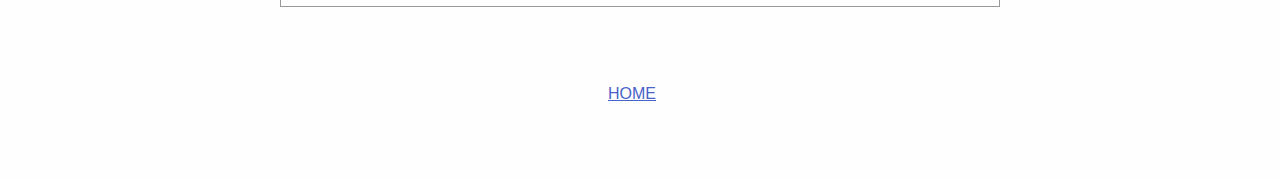
==== commit 64c93700: "Update version" ====
--- a/index.html
+++ b/index.html
@@ -41,7 +41,7 @@
 				<div id="contents">
 					<p>毎回打つのがだるいコメントをボタンからいけるようにしたい（同じようなアドオンすでにありそうだけど）。</p>
 					<p><strong>Google Chrome拡張機能です。その他のブラウザでは動作しません。</strong></p>
-					<p style="text-align: center; margin: 2em 0;"><a class="c-btn" href="//github.com/utzmie/comment-tool/archive/v0.1.2.zip">Download v0.1.2 Zip (76KB)</a></p>
+					<p style="text-align: center; margin: 2em 0;"><a class="c-btn" href="//github.com/utzmie/comment-tool/archive/v0.1.3.zip">Download v0.1.3 Zip (76KB)</a></p>
 					<p><img style="border: 1px solid #999;" src="screenshot.jpg" alt=""></p>
 
 					<section>
--- a/style.css
+++ b/style.css
@@ -428,6 +428,7 @@
   border-radius: 4px;
   color: #fff;
   padding: .75em 1em;
+  overflow-x: auto;
 }
 
 /* map */
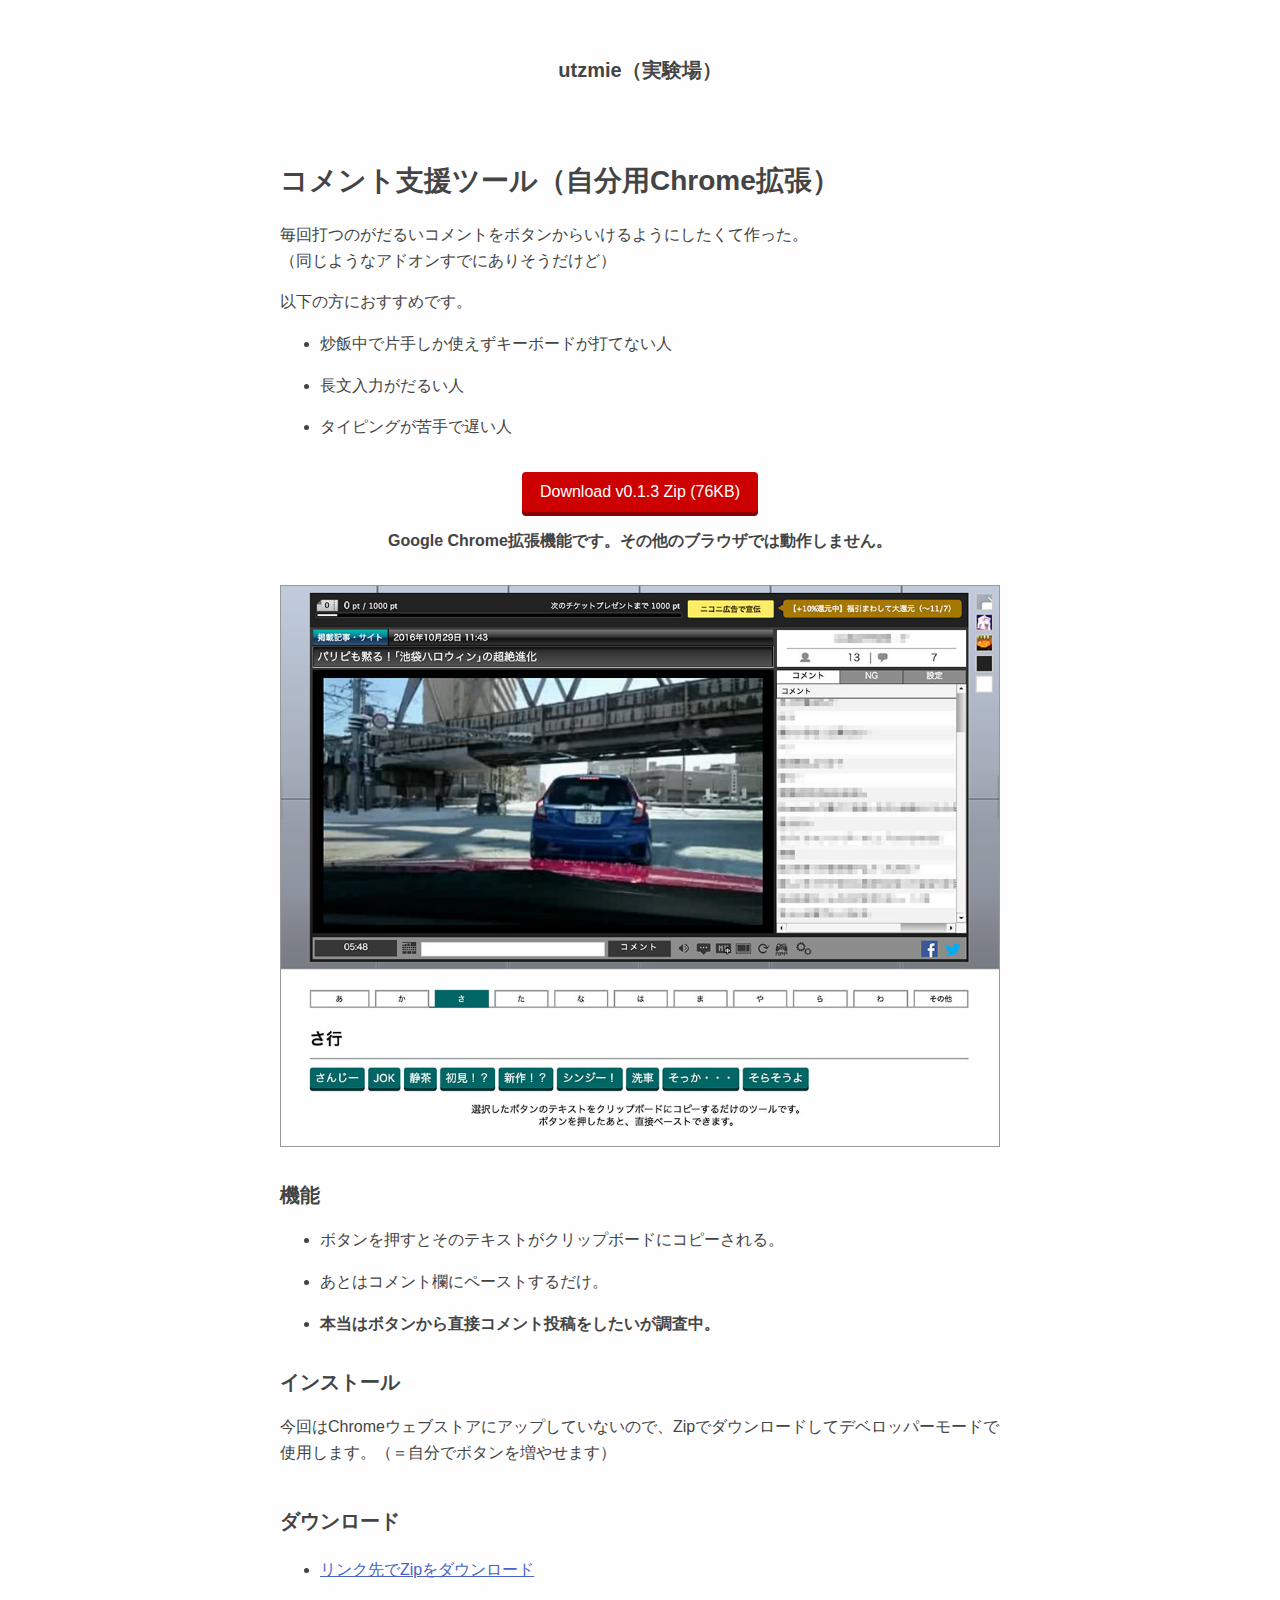
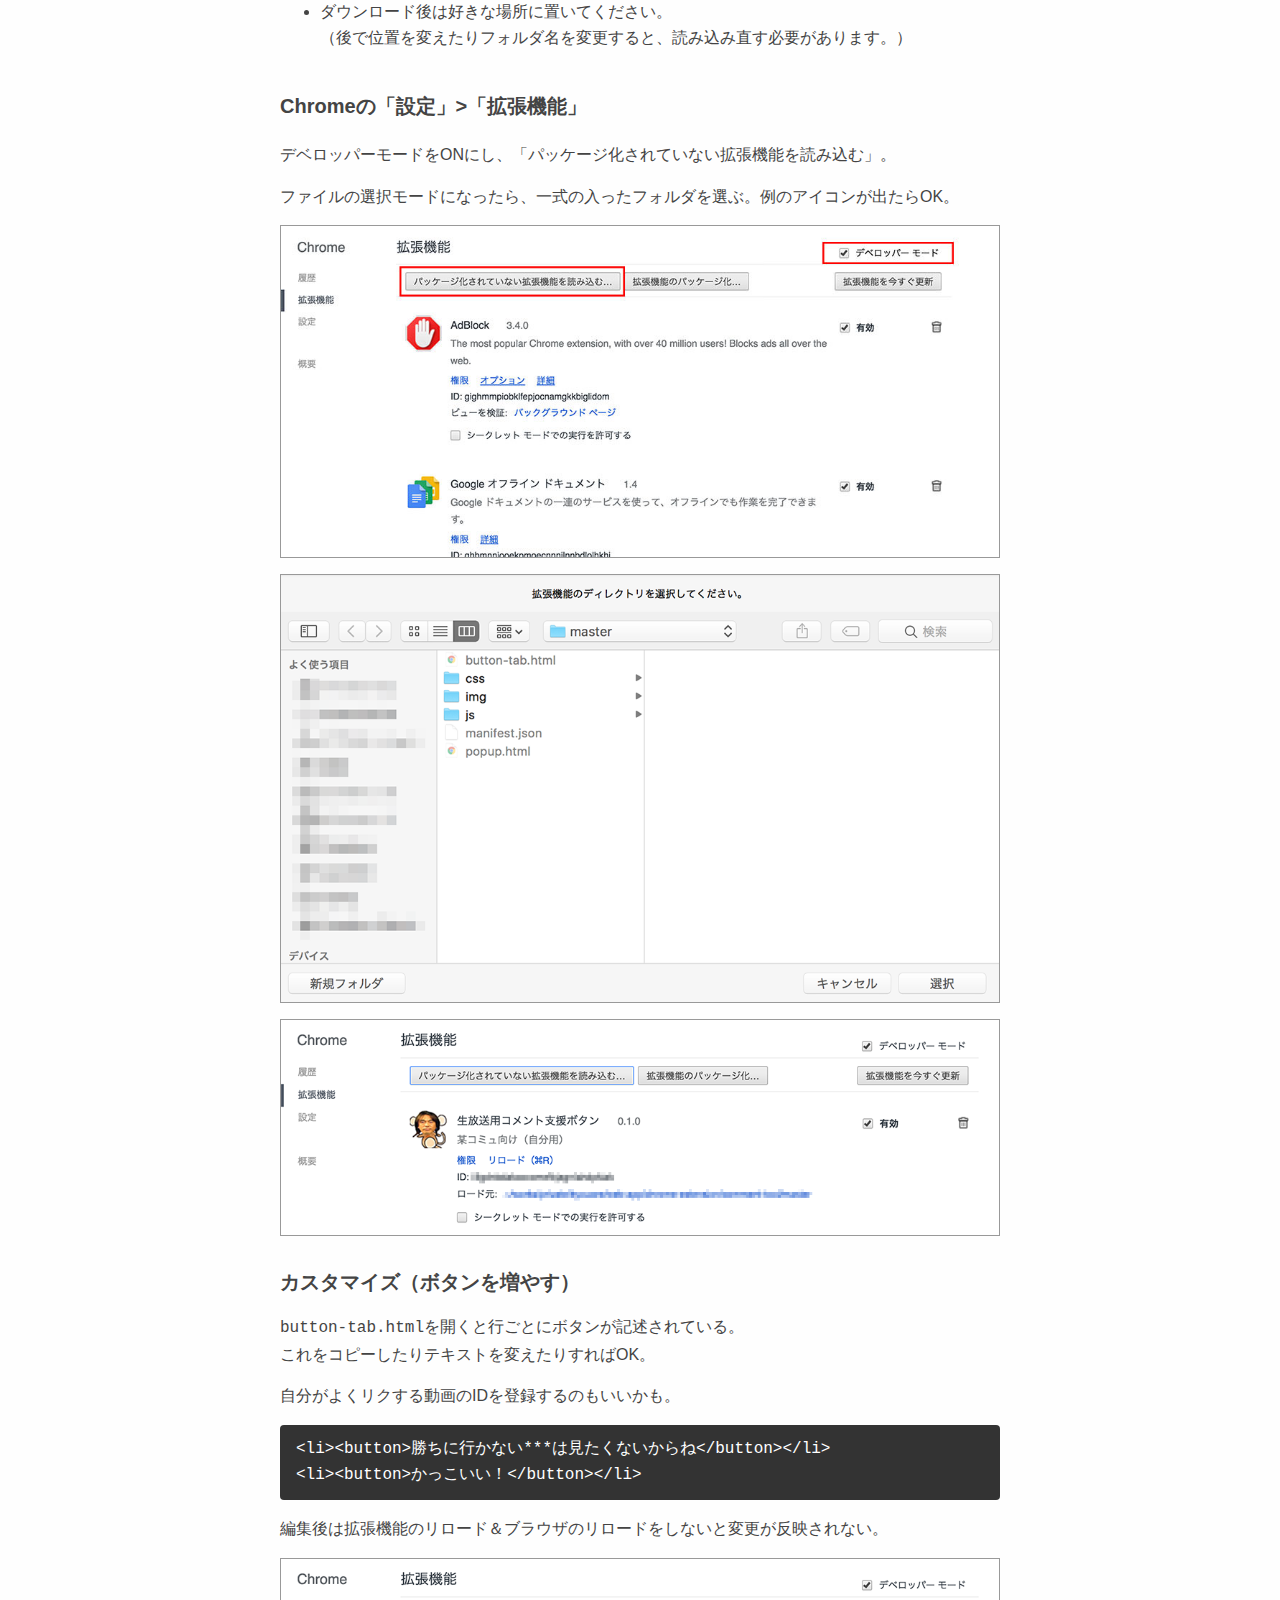
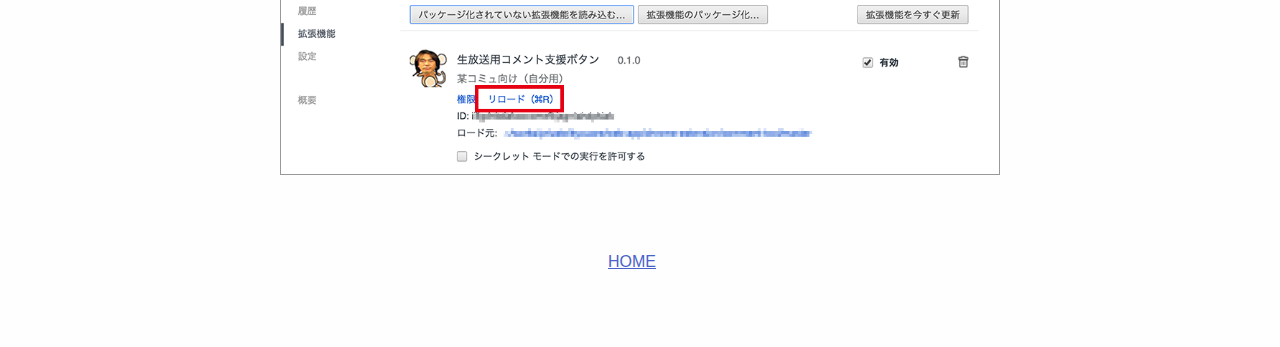
==== commit fe0e3626: "Update description" ====
--- a/index.html
+++ b/index.html
@@ -39,10 +39,19 @@
 				<h1>コメント支援ツール（自分用Chrome拡張）</h1>
 
 				<div id="contents">
-					<p>毎回打つのがだるいコメントをボタンからいけるようにしたい（同じようなアドオンすでにありそうだけど）。</p>
-					<p><strong>Google Chrome拡張機能です。その他のブラウザでは動作しません。</strong></p>
-					<p style="text-align: center; margin: 2em 0;"><a class="c-btn" href="//github.com/utzmie/comment-tool/archive/v0.1.3.zip">Download v0.1.3 Zip (76KB)</a></p>
-					<p><img style="border: 1px solid #999;" src="screenshot.jpg" alt=""></p>
+					<p>毎回打つのがだるいコメントをボタンからいけるようにしたくて作った。<br>
+					（同じようなアドオンすでにありそうだけど）</p>
+					<p>以下の方におすすめです。</p>
+					<ul>
+						<li>炒飯中で片手しか使えずキーボードが打てない人</li>
+						<li>長文入力がだるい人</li>
+						<li>タイピングが苦手で遅い人</li>
+					</ul>
+					
+					<p style="text-align: center; margin-top: 2em;"><a class="c-btn" href="//github.com/utzmie/comment-tool/archive/v0.1.3.zip">Download v0.1.3 Zip (76KB)</a></p>
+					<p style="text-align: center;"><strong>Google Chrome拡張機能です。その他のブラウザでは動作しません。</strong></p>
+
+					<p style="margin: 2em 0;"><img style="border: 1px solid #999;" src="screenshot.jpg" alt=""></p>
 
 					<section>
 						<h2>機能</h2>
